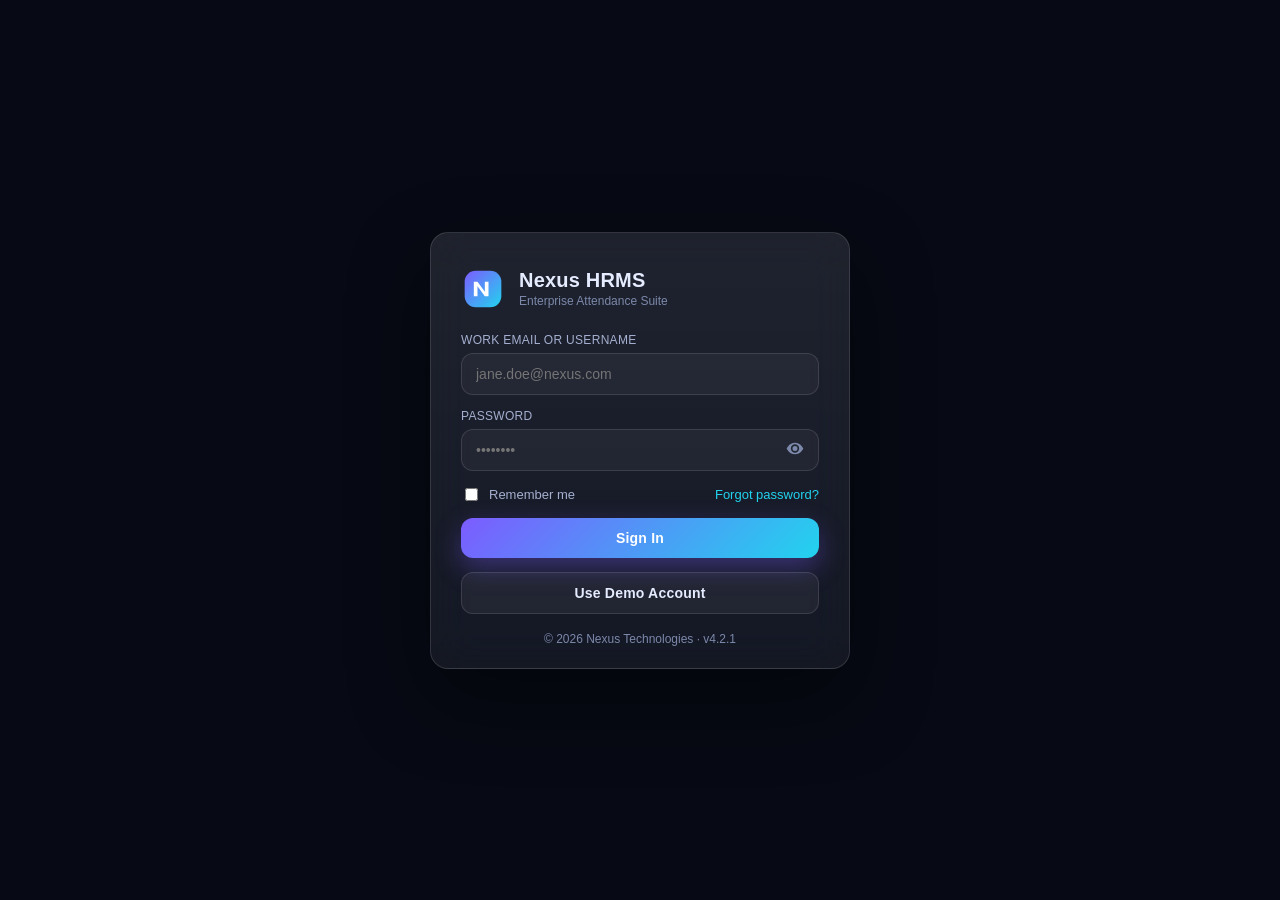
==== analytics.html @ 3ce0d013 "Initial commit" ====
<!DOCTYPE html>
<html lang="en">
<head>
<meta charset="UTF-8"/>
<meta name="viewport" content="width=device-width, initial-scale=1.0"/>
<title>Analytics · Nexus HRMS</title>
<link rel="stylesheet" href="css/analytics.css"/>
</head>
<body>
  <div class="bg-gradient"></div>
  <div class="blob blob-1"></div>
  <div class="blob blob-2"></div>
  <div id="loader" class="loader hidden"><div class="loader-ring"></div></div>
  <div id="toast" class="toast"></div>
  <div class="app">
    <aside class="sidebar glass" id="sidebar">
      <div class="brand"><div class="logo-sm">N</div><span>Nexus HRMS</span></div>
      <nav class="nav">
        <a href="dashboard.html" class="nav-item">Dashboard</a>
        <a href="attendance.html" class="nav-item">Attendance</a>
        <a href="analytics.html" class="nav-item active">Analytics</a>
        <a href="profile.html" class="nav-item">Profile</a>
        <a href="settings.html" class="nav-item">Settings</a>
      </nav>
      <div class="sidebar-foot"><button class="btn btn-ghost ripple" id="logoutBtn">Logout</button></div>
    </aside>
    <div class="main">
      <header class="topbar glass">
        <button class="icon-btn" id="menuBtn">≡</button>
        <h2 class="page-title">Analytics & Insights</h2>
        <div class="top-right"><div class="avatar" id="topAvatar">JD</div></div>
      </header>
      <section class="content">
        <div class="kpis">
          <div class="card glass kpi"><p>Attendance Score</p><h2 data-counter id="kScore">0</h2><span class="muted">/ 100</span></div>
          <div class="card glass kpi"><p>Avg Office</p><h2 data-counter id="kOff">0</h2><span class="muted">days / mo</span></div>
          <div class="card glass kpi"><p>Avg WFH</p><h2 data-counter id="kWfh">0</h2><span class="muted">days / mo</span></div>
          <div class="card glass kpi"><p>Leaves Used</p><h2 data-counter id="kLeave">0</h2><span class="muted">total</span></div>
        </div>
        <div class="grid">
          <div class="card glass span-2">
            <div class="card-head"><h3>Monthly Attendance</h3><span class="muted">last 6 months</span></div>
            <canvas id="chartMonthly" height="240"></canvas>
          </div>
          <div class="card glass">
            <div class="card-head"><h3>Office vs WFH</h3></div>
            <canvas id="chartDonut" height="240"></canvas>
          </div>
          <div class="card glass">
            <div class="card-head"><h3>Attendance Trend</h3></div>
            <canvas id="chartTrend" height="240"></canvas>
          </div>
          <div class="card glass span-2">
            <div class="card-head"><h3>Leave Statistics</h3></div>
            <canvas id="chartLeave" height="240"></canvas>
          </div>
          <div class="card glass span-3">
            <div class="card-head"><h3>Performance Bars</h3></div>
            <div class="bars">
              <div class="bar-row"><span>Punctuality</span><div class="bar"><i id="pbPunct"></i></div><b id="vPunct">0%</b></div>
              <div class="bar-row"><span>Consistency</span><div class="bar"><i id="pbCons"></i></div><b id="vCons">0%</b></div>
              <div class="bar-row"><span>Office Presence</span><div class="bar"><i id="pbOff"></i></div><b id="vOff">0%</b></div>
              <div class="bar-row"><span>Overall Score</span><div class="bar"><i id="pbScore"></i></div><b id="vScore">0%</b></div>
            </div>
          </div>
          <div class="card glass span-3">
            <div class="card-head"><h3>Insights</h3></div>
            <ul class="insights" id="insights"></ul>
          </div>
        </div>
      </section>
    </div>
  </div>
  <script src="js/analytics.js"></script>
</body>
</html>
---- css/analytics.css ----
@import url("dashboard.css");
.page-title{margin:0;font-size:18px;flex:1}
.kpis{display:grid;grid-template-columns:repeat(4,1fr);gap:14px}
.kpi{display:flex;flex-direction:column;gap:4px}
.kpi h2{margin:0;font-size:30px}
canvas{width:100%;display:block}
.insights{list-style:none;padding:0;margin:0;display:grid;grid-template-columns:repeat(3,1fr);gap:12px}
.insights li{padding:14px;border-radius:14px;background:rgba(255,255,255,.04);border:1px solid var(--stroke);font-size:13px;color:var(--ink-2)}
.insights li b{display:block;color:var(--ink);font-size:15px;margin-bottom:4px}
#pbPunct,#pbCons,#pbOff,#pbScore{display:block;height:100%;width:0;background:linear-gradient(90deg,var(--brand),var(--brand-2));border-radius:999px;transition:width 1.2s ease}
@media (max-width:1100px){.kpis{grid-template-columns:repeat(2,1fr)}.insights{grid-template-columns:repeat(2,1fr)}}
@media (max-width:600px){.kpis{grid-template-columns:1fr}.insights{grid-template-columns:1fr}}
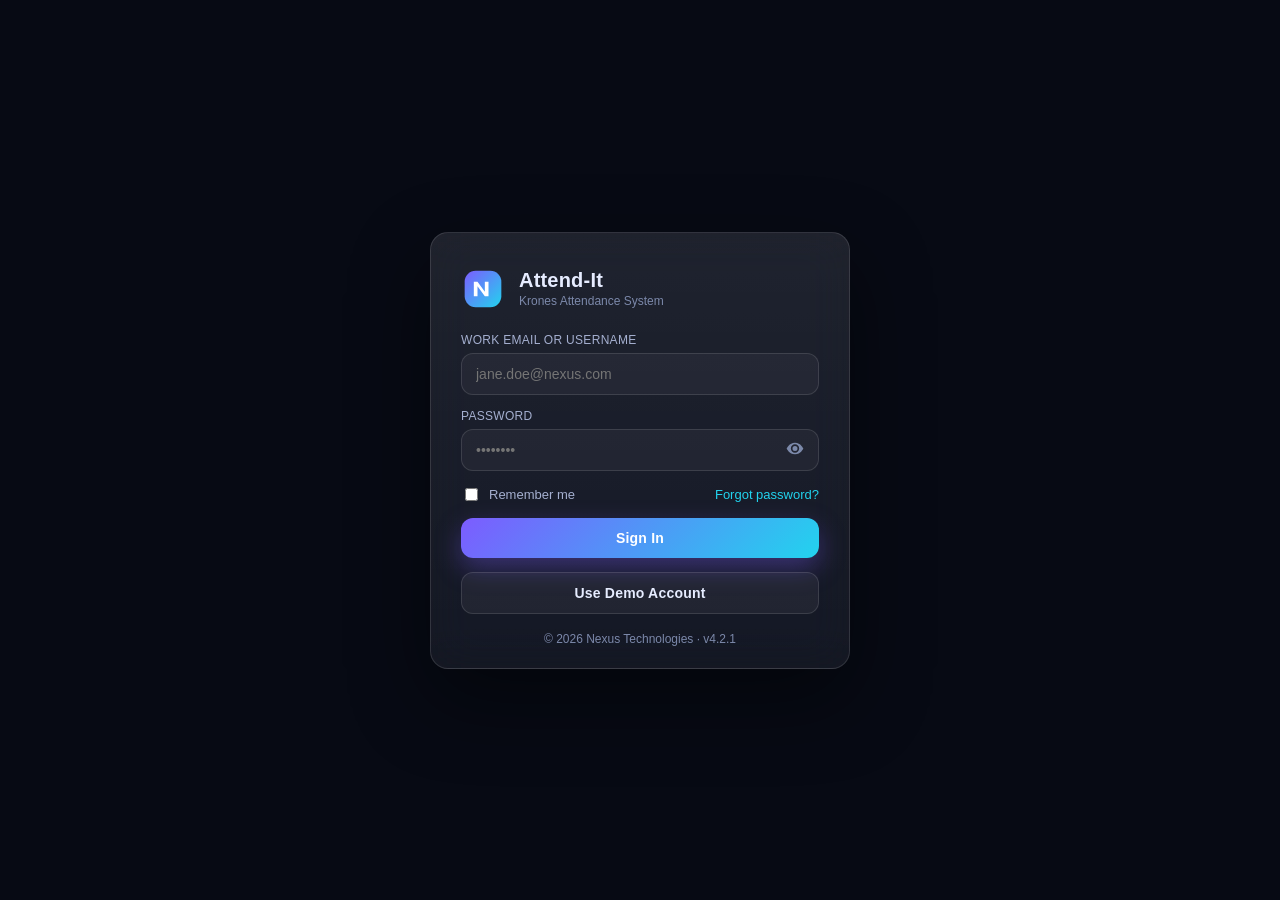
==== commit 576ab600: "Improve attendance calculation and dashboard updates" ====
--- a/analytics.html
+++ b/analytics.html
@@ -3,7 +3,7 @@
 <head>
 <meta charset="UTF-8"/>
 <meta name="viewport" content="width=device-width, initial-scale=1.0"/>
-<title>Analytics · Nexus HRMS</title>
+<title>Analytics · Attend-It</title>
 <link rel="stylesheet" href="css/analytics.css"/>
 </head>
 <body>
@@ -14,7 +14,7 @@
   <div id="toast" class="toast"></div>
   <div class="app">
     <aside class="sidebar glass" id="sidebar">
-      <div class="brand"><div class="logo-sm">N</div><span>Nexus HRMS</span></div>
+      <div class="brand"><div class="logo-sm">A</div><span>Attend-It</span></div>
       <nav class="nav">
         <a href="dashboard.html" class="nav-item">Dashboard</a>
         <a href="attendance.html" class="nav-item">Attendance</a>
@@ -33,40 +33,48 @@
       <section class="content">
         <div class="kpis">
           <div class="card glass kpi"><p>Attendance Score</p><h2 data-counter id="kScore">0</h2><span class="muted">/ 100</span></div>
-          <div class="card glass kpi"><p>Avg Office</p><h2 data-counter id="kOff">0</h2><span class="muted">days / mo</span></div>
+          <div class="card glass kpi"><p>Avg WFO</p><h2 data-counter id="kOff">0</h2><span class="muted">days / mo</span></div>
           <div class="card glass kpi"><p>Avg WFH</p><h2 data-counter id="kWfh">0</h2><span class="muted">days / mo</span></div>
-          <div class="card glass kpi"><p>Leaves Used</p><h2 data-counter id="kLeave">0</h2><span class="muted">total</span></div>
+          <div class="card glass kpi"><p>Leaves </p><h2 data-counter id="kLeave">0</h2><span class="muted">total</span></div>
         </div>
         <div class="grid">
-          <div class="card glass span-2">
+          <div class="card glass span-3">
             <div class="card-head"><h3>Monthly Attendance</h3><span class="muted">last 6 months</span></div>
             <canvas id="chartMonthly" height="240"></canvas>
           </div>
           <div class="card glass">
             <div class="card-head"><h3>Office vs WFH</h3></div>
-            <canvas id="chartDonut" height="240"></canvas>
-          </div>
-          <div class="card glass">
-            <div class="card-head"><h3>Attendance Trend</h3></div>
-            <canvas id="chartTrend" height="240"></canvas>
-          </div>
-          <div class="card glass span-2">
-            <div class="card-head"><h3>Leave Statistics</h3></div>
-            <canvas id="chartLeave" height="240"></canvas>
-          </div>
-          <div class="card glass span-3">
-            <div class="card-head"><h3>Performance Bars</h3></div>
-            <div class="bars">
-              <div class="bar-row"><span>Punctuality</span><div class="bar"><i id="pbPunct"></i></div><b id="vPunct">0%</b></div>
-              <div class="bar-row"><span>Consistency</span><div class="bar"><i id="pbCons"></i></div><b id="vCons">0%</b></div>
-              <div class="bar-row"><span>Office Presence</span><div class="bar"><i id="pbOff"></i></div><b id="vOff">0%</b></div>
-              <div class="bar-row"><span>Overall Score</span><div class="bar"><i id="pbScore"></i></div><b id="vScore">0%</b></div>
-            </div>
-          </div>
-          <div class="card glass span-3">
-            <div class="card-head"><h3>Insights</h3></div>
-            <ul class="insights" id="insights"></ul>
-          </div>
+            <canvas id="chartDonut" height="320"></canvas>
+          </div>  
+            <div class="card glass">
+    <div class="card-head">
+        <h3>Monthly Summary</h3>
+    </div>
+
+    <div class="summary">
+
+        <div>
+            <span>Working Days</span>
+            <b id="sumWorking">0</b>
+        </div>
+
+        <div>
+            <span>WFO</span>
+            <b id="sumOffice">0</b>
+        </div>
+
+        <div>
+            <span>WFH</span>
+            <b id="sumWFH">0</b>
+        </div>
+
+        <div>
+            <span>Leaves</span>
+            <b id="sumLeave">0</b>
+        </div>
+
+    </div>
+</div>
         </div>
       </section>
     </div>
--- a/css/analytics.css
+++ b/css/analytics.css
@@ -1,12 +1,47 @@
 @import url("dashboard.css");
 .page-title{margin:0;font-size:18px;flex:1}
-.kpis{display:grid;grid-template-columns:repeat(4,1fr);gap:14px}
+.kpis{
+display:grid;
+grid-template-columns:repeat(4,1fr);
+gap:22px;
+margin-bottom:24px;
+}
 .kpi{display:flex;flex-direction:column;gap:4px}
-.kpi h2{margin:0;font-size:30px}
+.kpi h2{
+font-size:42px;
+font-weight:700;
+margin-top:8px;
+}
 canvas{width:100%;display:block}
 .insights{list-style:none;padding:0;margin:0;display:grid;grid-template-columns:repeat(3,1fr);gap:12px}
 .insights li{padding:14px;border-radius:14px;background:rgba(255,255,255,.04);border:1px solid var(--stroke);font-size:13px;color:var(--ink-2)}
 .insights li b{display:block;color:var(--ink);font-size:15px;margin-bottom:4px}
 #pbPunct,#pbCons,#pbOff,#pbScore{display:block;height:100%;width:0;background:linear-gradient(90deg,var(--brand),var(--brand-2));border-radius:999px;transition:width 1.2s ease}
 @media (max-width:1100px){.kpis{grid-template-columns:repeat(2,1fr)}.insights{grid-template-columns:repeat(2,1fr)}}
-@media (max-width:600px){.kpis{grid-template-columns:1fr}.insights{grid-template-columns:1fr}}+@media (max-width:600px){.kpis{grid-template-columns:1fr}.insights{grid-template-columns:1fr}}
+
+.summary{
+display:grid;
+grid-template-columns:repeat(2,1fr);
+gap:18px;
+margin-top:20px;
+}
+
+.summary div{
+padding:18px;
+border-radius:16px;
+background:rgba(255,255,255,.05);
+text-align:center;
+}
+
+.summary span{
+display:block;
+color:var(--ink-2);
+font-size:13px;
+margin-bottom:8px;
+}
+
+.summary b{
+font-size:26px;
+color:var(--ink);
+}
